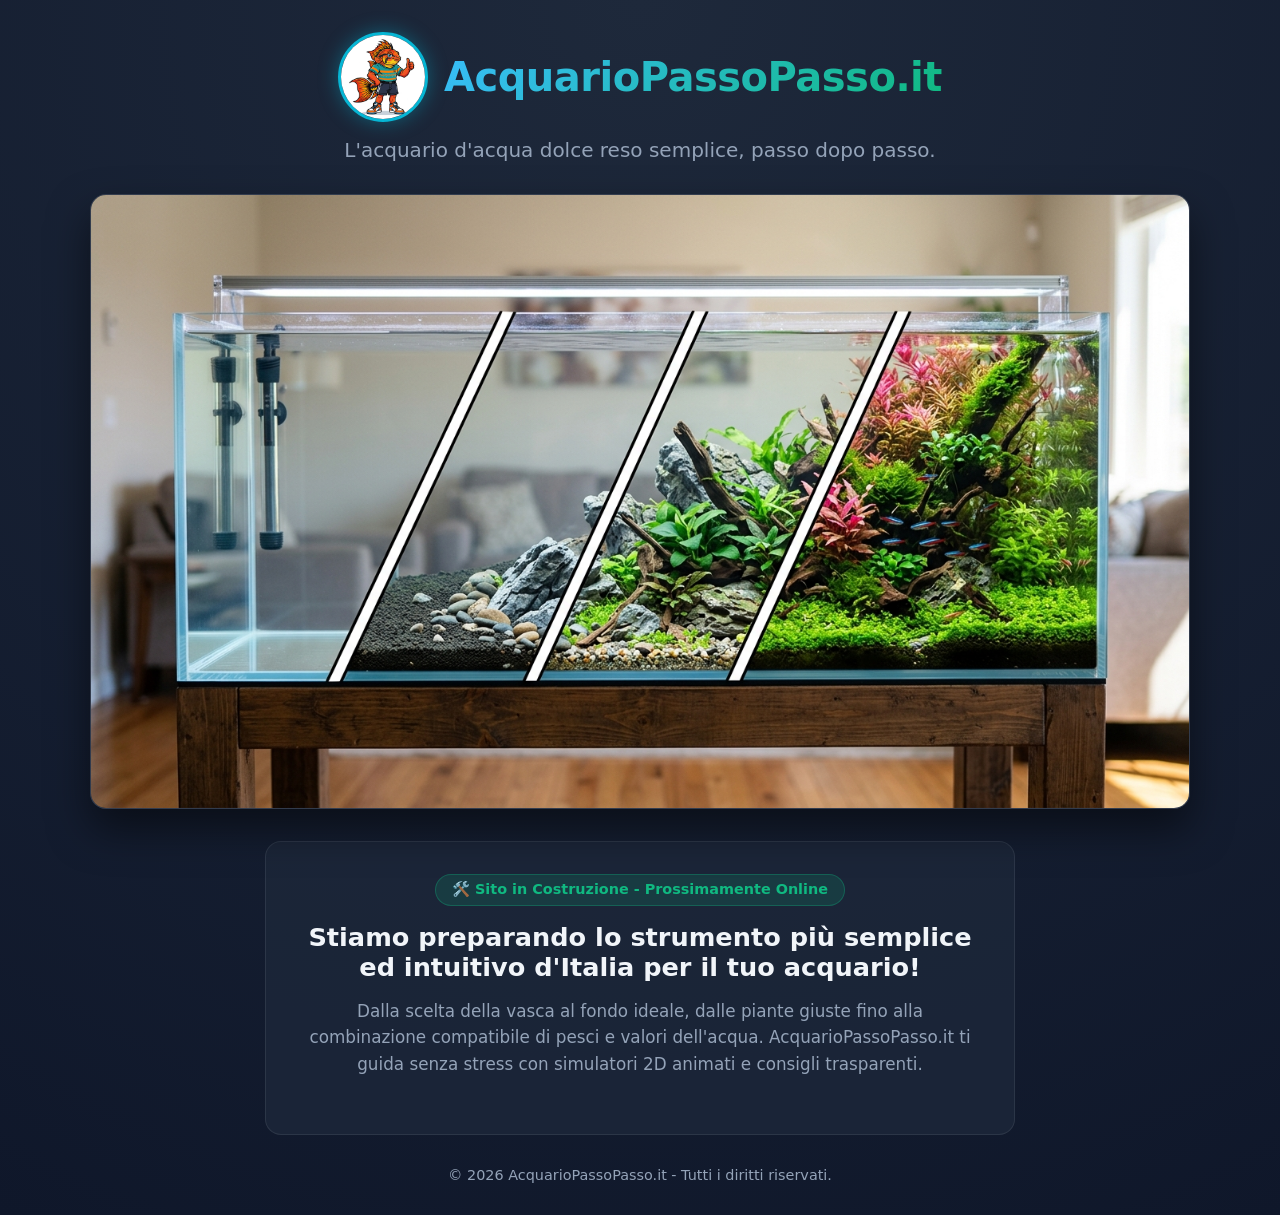
==== index_coming_soon.html @ c5d85006 "Add files via upload" ====
<!DOCTYPE html>
<html lang="it">
<head>
  <meta charset="UTF-8">
  <meta name="viewport" content="width=device-width, initial-scale=1.0">
  <title>AcquarioPassoPasso.it - Il tuo acquario d'acqua dolce semplice, passo dopo passo</title>
  <style>
    :root {
      --bg-dark: #0f172a;
      --card-bg: rgba(30, 41, 59, 0.75);
      --accent-green: #10b981;
      --accent-teal: #06b6d4;
      --accent-orange: #f97316;
      --text-main: #f8fafc;
      --text-muted: #94a3b8;
    }
    * { box-sizing: border-box; margin: 0; padding: 0; font-family: 'Segoe UI', system-ui, -apple-system, sans-serif; }
    body {
      background: radial-gradient(circle at top center, #1e293b 0%, #0f172a 100%);
      color: var(--text-main);
      min-height: 100vh;
      display: flex;
      flex-direction: column;
      align-items: center;
      justify-content: space-between;
      padding: 2rem 1rem;
    }
    header {
      text-align: center;
      margin-bottom: 2rem;
    }
    .brand-logo-container {
      display: flex;
      align-items: center;
      justify-content: center;
      gap: 1rem;
      margin-bottom: 1rem;
    }
    .mascot-img {
      width: 90px;
      height: 90px;
      border-radius: 50%;
      object-fit: cover;
      box-shadow: 0 0 20px rgba(6, 182, 212, 0.4);
      border: 3px solid var(--accent-teal);
    }
    h1 {
      font-size: 2.5rem;
      background: linear-gradient(135deg, #38bdf8 0%, #10b981 100%);
      -webkit-background-clip: text;
      -webkit-text-fill-color: transparent;
      font-weight: 800;
      letter-spacing: -0.5px;
    }
    p.tagline {
      font-size: 1.25rem;
      color: var(--text-muted);
      margin-top: 0.5rem;
    }
    .hero-banner-container {
      width: 100%;
      max-width: 1100px;
      background: var(--card-bg);
      border: 1px solid rgba(255, 255, 255, 0.1);
      border-radius: 16px;
      overflow: hidden;
      box-shadow: 0 20px 40px rgba(0,0,0,0.5);
      backdrop-filter: blur(10px);
      margin-bottom: 2rem;
    }
    .hero-banner-img {
      width: 100%;
      height: auto;
      display: block;
    }
    .content-box {
      max-width: 750px;
      text-align: center;
      background: var(--card-bg);
      padding: 2rem;
      border-radius: 16px;
      border: 1px solid rgba(255, 255, 255, 0.08);
      margin-bottom: 2rem;
    }
    .content-box h2 {
      font-size: 1.6rem;
      color: #f1f5f9;
      margin-bottom: 1rem;
    }
    .content-box p {
      color: var(--text-muted);
      line-height: 1.6;
      margin-bottom: 1.5rem;
      font-size: 1.05rem;
    }
    .badge-pill {
      display: inline-block;
      background: rgba(16, 185, 129, 0.15);
      color: var(--accent-green);
      padding: 0.4rem 1rem;
      border-radius: 50px;
      font-size: 0.9rem;
      font-weight: 600;
      border: 1px solid rgba(16, 185, 129, 0.3);
      margin-bottom: 1rem;
    }
    footer {
      color: var(--text-muted);
      font-size: 0.9rem;
      text-align: center;
    }
  </style>
</head>
<body>
  <header>
    <div class="brand-logo-container">
      <img class="mascot-img" src="assets/mascot_logo.jpg" alt="Mascotte Apistogramma Cacatuoides">
      <h1>AcquarioPassoPasso.it</h1>
    </div>
    <p class="tagline">L'acquario d'acqua dolce reso semplice, passo dopo passo.</p>
  </header>

  <main class="hero-banner-container">
    <img class="hero-banner-img" src="assets/homepage_hero_timeline.jpg" alt="Evoluzione in 4 fasi dell'acquario">
  </main>

  <div class="content-box">
    <span class="badge-pill">🛠️ Sito in Costruzione - Prossimamente Online</span>
    <h2>Stiamo preparando lo strumento più semplice ed intuitivo d'Italia per il tuo acquario!</h2>
    <p>
      Dalla scelta della vasca al fondo ideale, dalle piante giuste fino alla combinazione compatibile di pesci e valori dell'acqua. 
      AcquarioPassoPasso.it ti guida senza stress con simulatori 2D animati e consigli trasparenti.
    </p>
  </div>

  <footer>
    &copy; 2026 AcquarioPassoPasso.it - Tutti i diritti riservati.
  </footer>
</body>
</html>
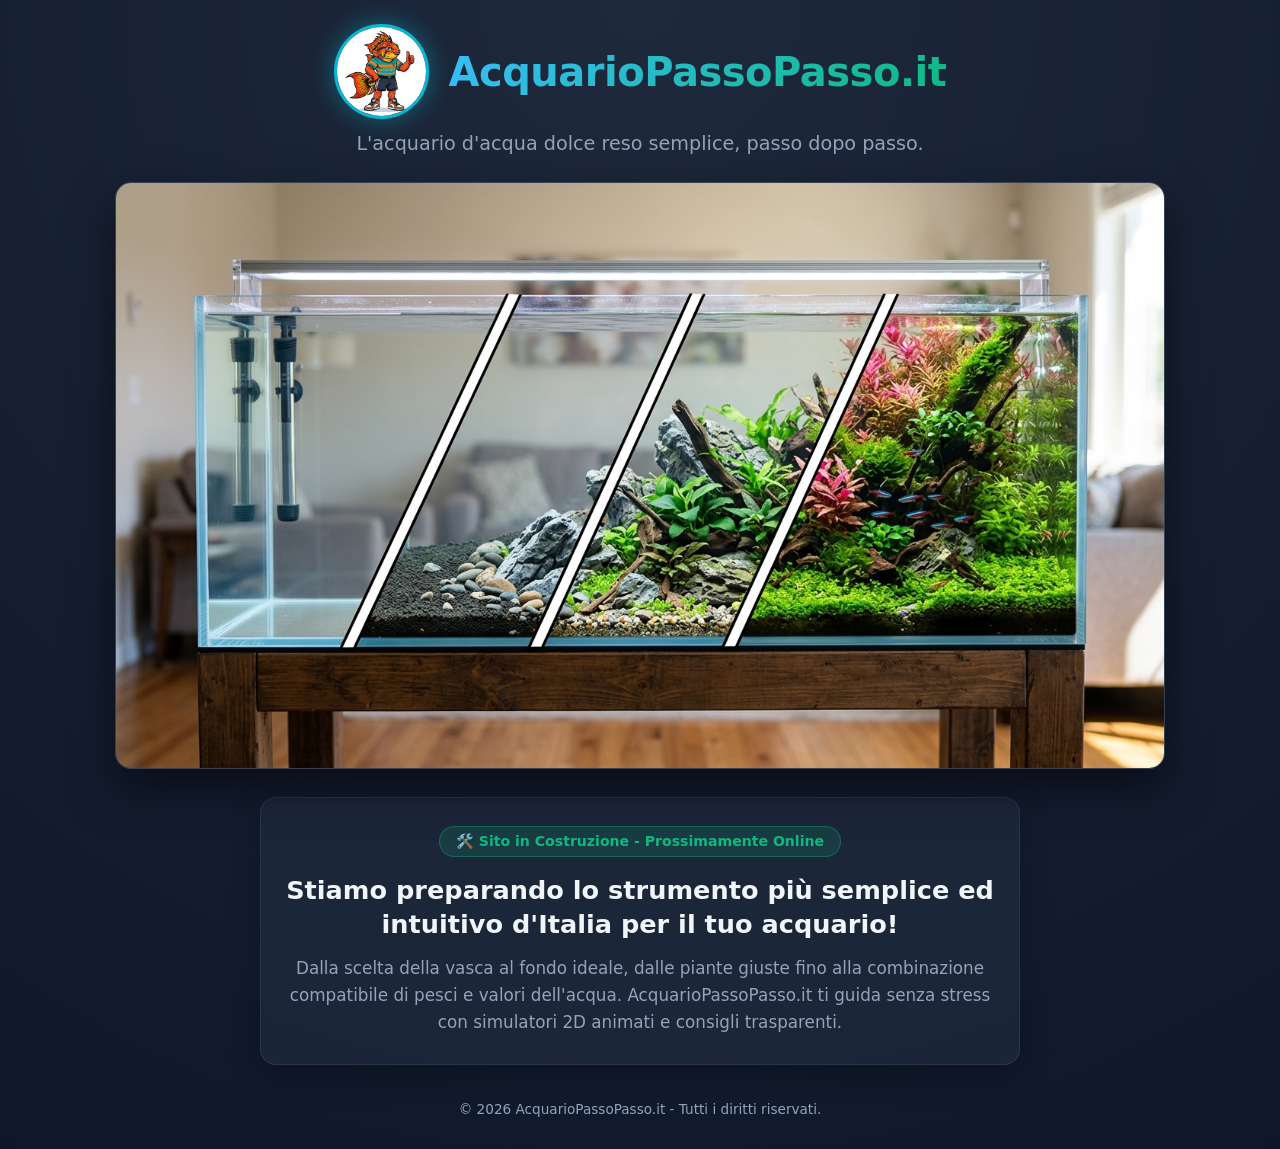
==== commit 8c758f7c: "Update mobile responsive layout, badge mascot logo and V6 hero banner: index_coming_soon.html" ====
--- a/index_coming_soon.html
+++ b/index_coming_soon.html
@@ -3,18 +3,23 @@
 <head>
   <meta charset="UTF-8">
   <meta name="viewport" content="width=device-width, initial-scale=1.0">
-  <title>AcquarioPassoPasso.it - Il tuo acquario d'acqua dolce semplice, passo dopo passo</title>
+  <title>AcquarioPassoPasso.it - L'acquario d'acqua dolce semplice, passo dopo passo</title>
   <style>
     :root {
       --bg-dark: #0f172a;
-      --card-bg: rgba(30, 41, 59, 0.75);
+      --card-bg: rgba(30, 41, 59, 0.85);
       --accent-green: #10b981;
       --accent-teal: #06b6d4;
       --accent-orange: #f97316;
       --text-main: #f8fafc;
       --text-muted: #94a3b8;
     }
-    * { box-sizing: border-box; margin: 0; padding: 0; font-family: 'Segoe UI', system-ui, -apple-system, sans-serif; }
+    * { 
+      box-sizing: border-box; 
+      margin: 0; 
+      padding: 0; 
+      font-family: 'Segoe UI', system-ui, -apple-system, sans-serif; 
+    }
     body {
       background: radial-gradient(circle at top center, #1e293b 0%, #0f172a 100%);
       color: var(--text-main);
@@ -23,50 +28,60 @@
       flex-direction: column;
       align-items: center;
       justify-content: space-between;
-      padding: 2rem 1rem;
+      padding: 1.5rem 1rem;
+      overflow-x: hidden;
     }
     header {
       text-align: center;
-      margin-bottom: 2rem;
+      margin-bottom: 1.5rem;
+      width: 100%;
+      max-width: 900px;
     }
     .brand-logo-container {
       display: flex;
+      flex-direction: row;
       align-items: center;
       justify-content: center;
-      gap: 1rem;
-      margin-bottom: 1rem;
+      gap: 1.25rem;
+      margin-bottom: 0.75rem;
+      flex-wrap: wrap;
     }
     .mascot-img {
-      width: 90px;
-      height: 90px;
+      width: 95px;
+      height: 95px;
       border-radius: 50%;
       object-fit: cover;
-      box-shadow: 0 0 20px rgba(6, 182, 212, 0.4);
+      box-shadow: 0 0 25px rgba(6, 182, 212, 0.45);
       border: 3px solid var(--accent-teal);
+      flex-shrink: 0;
+      background: #0f172a;
     }
     h1 {
-      font-size: 2.5rem;
+      font-size: clamp(1.75rem, 5vw, 2.5rem);
       background: linear-gradient(135deg, #38bdf8 0%, #10b981 100%);
       -webkit-background-clip: text;
       -webkit-text-fill-color: transparent;
       font-weight: 800;
       letter-spacing: -0.5px;
+      line-height: 1.2;
+      text-align: center;
     }
     p.tagline {
-      font-size: 1.25rem;
+      font-size: clamp(0.95rem, 3.5vw, 1.2rem);
       color: var(--text-muted);
-      margin-top: 0.5rem;
+      margin-top: 0.4rem;
+      line-height: 1.4;
     }
     .hero-banner-container {
       width: 100%;
-      max-width: 1100px;
+      max-width: 1050px;
       background: var(--card-bg);
-      border: 1px solid rgba(255, 255, 255, 0.1);
+      border: 1px solid rgba(255, 255, 255, 0.12);
       border-radius: 16px;
       overflow: hidden;
-      box-shadow: 0 20px 40px rgba(0,0,0,0.5);
+      box-shadow: 0 20px 45px rgba(0,0,0,0.55);
       backdrop-filter: blur(10px);
-      margin-bottom: 2rem;
+      margin-bottom: 1.75rem;
     }
     .hero-banner-img {
       width: 100%;
@@ -74,24 +89,26 @@
       display: block;
     }
     .content-box {
-      max-width: 750px;
+      max-width: 760px;
+      width: 100%;
       text-align: center;
       background: var(--card-bg);
-      padding: 2rem;
+      padding: 1.75rem 1.25rem;
       border-radius: 16px;
       border: 1px solid rgba(255, 255, 255, 0.08);
-      margin-bottom: 2rem;
+      margin-bottom: 1.75rem;
+      box-shadow: 0 10px 30px rgba(0,0,0,0.3);
     }
     .content-box h2 {
-      font-size: 1.6rem;
+      font-size: clamp(1.25rem, 4vw, 1.6rem);
       color: #f1f5f9;
-      margin-bottom: 1rem;
+      margin-bottom: 0.85rem;
+      line-height: 1.35;
     }
     .content-box p {
       color: var(--text-muted);
       line-height: 1.6;
-      margin-bottom: 1.5rem;
-      font-size: 1.05rem;
+      font-size: clamp(0.95rem, 3vw, 1.05rem);
     }
     .badge-pill {
       display: inline-block;
@@ -99,15 +116,37 @@
       color: var(--accent-green);
       padding: 0.4rem 1rem;
       border-radius: 50px;
-      font-size: 0.9rem;
+      font-size: 0.88rem;
       font-weight: 600;
-      border: 1px solid rgba(16, 185, 129, 0.3);
+      border: 1px solid rgba(16, 185, 129, 0.35);
       margin-bottom: 1rem;
     }
     footer {
       color: var(--text-muted);
-      font-size: 0.9rem;
+      font-size: 0.85rem;
       text-align: center;
+      padding: 0.5rem 0;
+    }
+
+    /* Mobile optimization */
+    @media (max-width: 640px) {
+      body {
+        padding: 1.25rem 0.75rem;
+      }
+      .brand-logo-container {
+        flex-direction: column;
+        gap: 0.75rem;
+      }
+      .mascot-img {
+        width: 85px;
+        height: 85px;
+      }
+      .hero-banner-container {
+        border-radius: 12px;
+      }
+      .content-box {
+        padding: 1.5rem 1rem;
+      }
     }
   </style>
 </head>
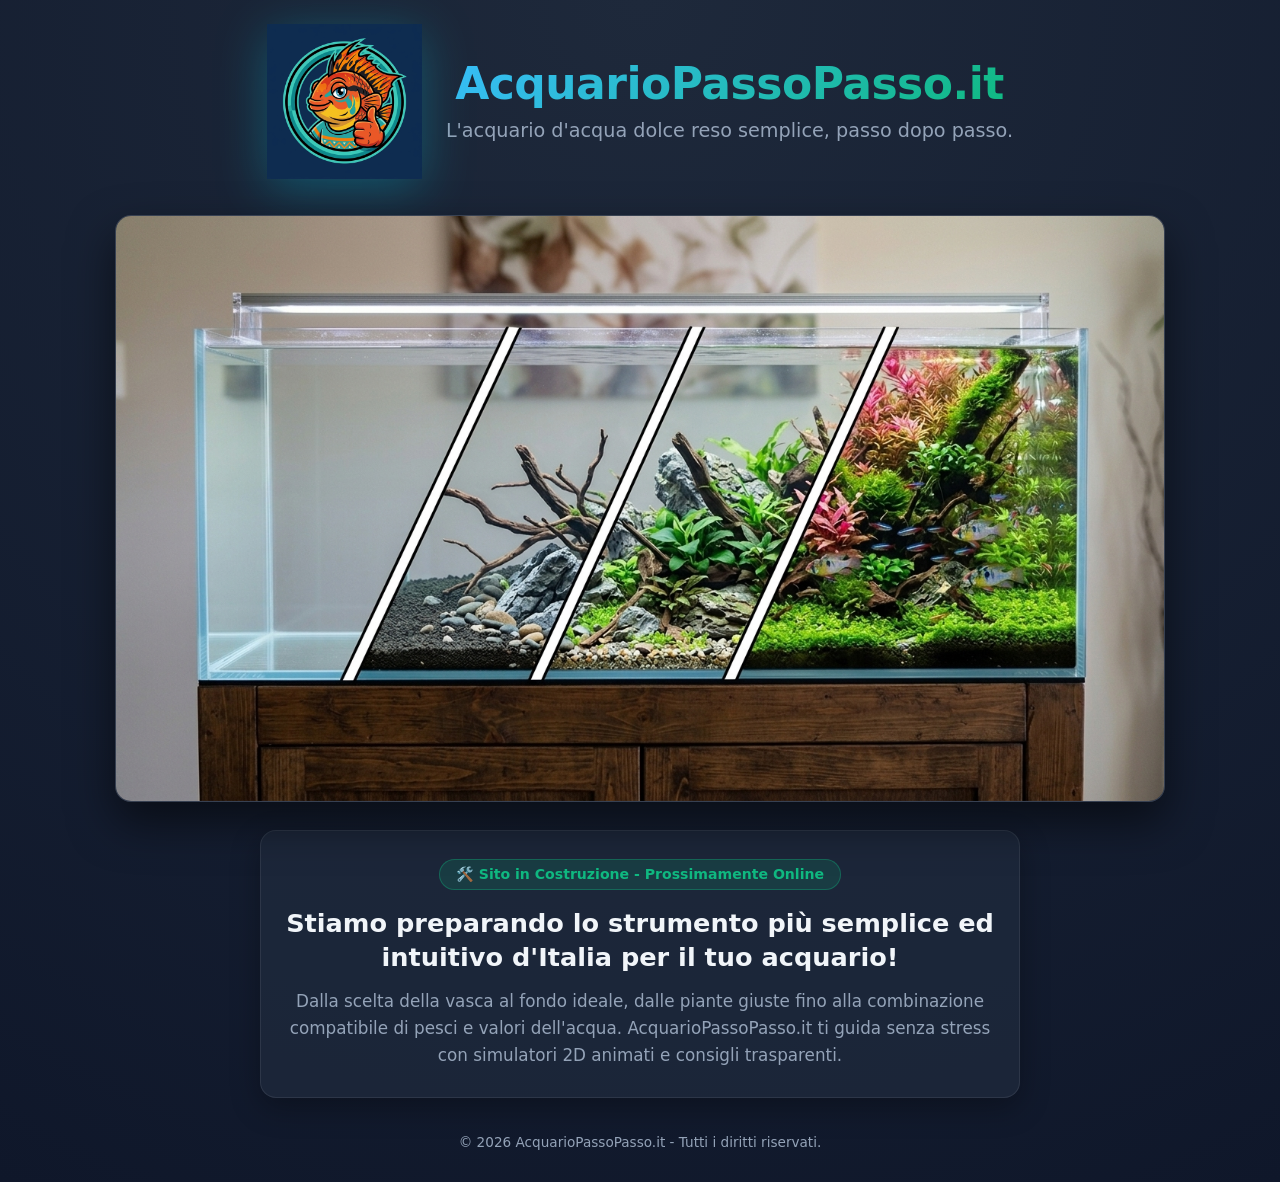
==== commit a3bb5d51: "Update homepage banner V7 and enlarge mascot badge logo: index_coming_soon.html" ====
--- a/index_coming_soon.html
+++ b/index_coming_soon.html
@@ -42,22 +42,29 @@
       flex-direction: row;
       align-items: center;
       justify-content: center;
-      gap: 1.25rem;
+      gap: 1.5rem;
       margin-bottom: 0.75rem;
       flex-wrap: wrap;
     }
     .mascot-img {
-      width: 95px;
-      height: 95px;
-      border-radius: 50%;
-      object-fit: cover;
-      box-shadow: 0 0 25px rgba(6, 182, 212, 0.45);
-      border: 3px solid var(--accent-teal);
+      width: clamp(120px, 15vw, 155px);
+      height: auto;
+      aspect-ratio: 1/1;
+      object-fit: contain;
+      filter: drop-shadow(0 10px 25px rgba(6, 182, 212, 0.35));
+      border: none;
+      border-radius: 0;
+      background: transparent;
       flex-shrink: 0;
-      background: #0f172a;
+    }
+    .brand-text-container {
+      display: flex;
+      flex-direction: column;
+      align-items: center;
+      justify-content: center;
     }
     h1 {
-      font-size: clamp(1.75rem, 5vw, 2.5rem);
+      font-size: clamp(1.85rem, 5.5vw, 2.75rem);
       background: linear-gradient(135deg, #38bdf8 0%, #10b981 100%);
       -webkit-background-clip: text;
       -webkit-text-fill-color: transparent;
@@ -71,6 +78,7 @@
       color: var(--text-muted);
       margin-top: 0.4rem;
       line-height: 1.4;
+      text-align: center;
     }
     .hero-banner-container {
       width: 100%;
@@ -135,11 +143,10 @@
       }
       .brand-logo-container {
         flex-direction: column;
-        gap: 0.75rem;
+        gap: 0.85rem;
       }
       .mascot-img {
-        width: 85px;
-        height: 85px;
+        width: 125px;
       }
       .hero-banner-container {
         border-radius: 12px;
@@ -154,9 +161,11 @@
   <header>
     <div class="brand-logo-container">
       <img class="mascot-img" src="assets/mascot_logo.jpg" alt="Mascotte Apistogramma Cacatuoides">
-      <h1>AcquarioPassoPasso.it</h1>
+      <div class="brand-text-container">
+        <h1>AcquarioPassoPasso.it</h1>
+        <p class="tagline">L'acquario d'acqua dolce reso semplice, passo dopo passo.</p>
+      </div>
     </div>
-    <p class="tagline">L'acquario d'acqua dolce reso semplice, passo dopo passo.</p>
   </header>
 
   <main class="hero-banner-container">
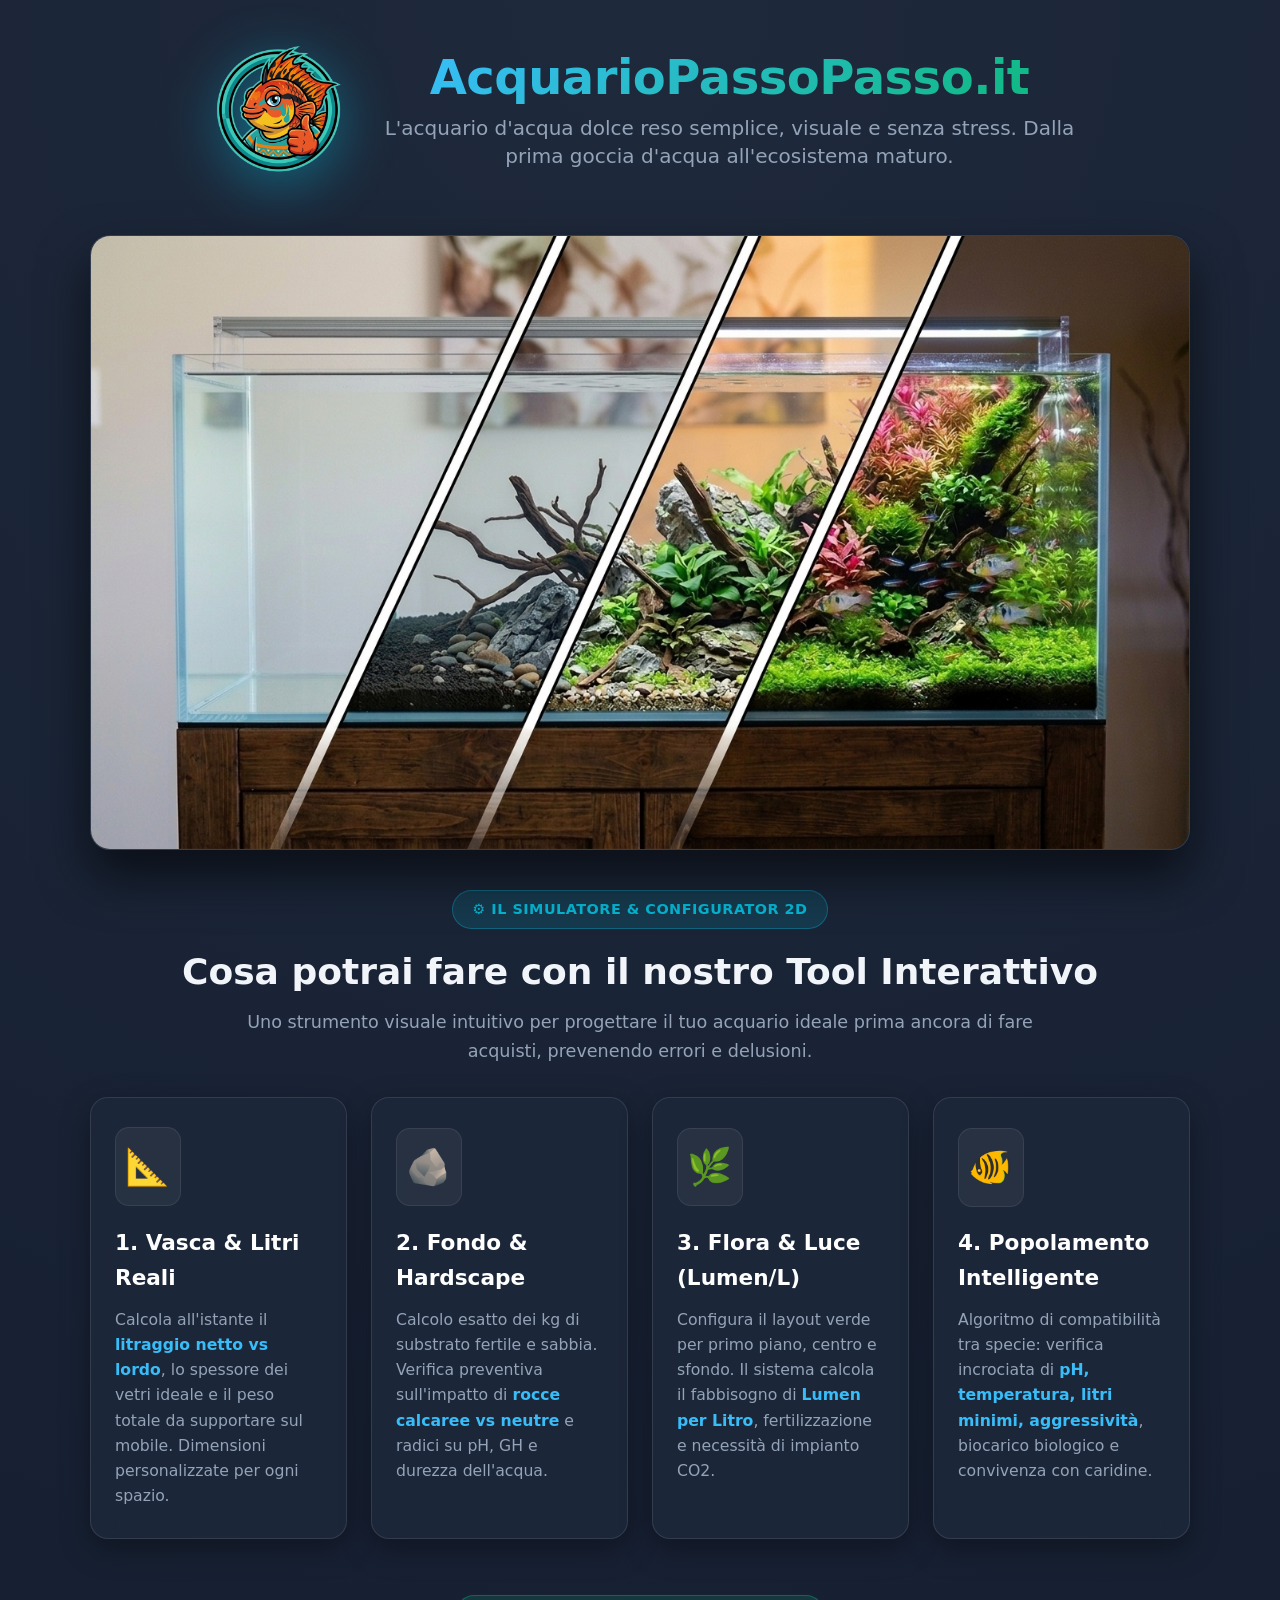
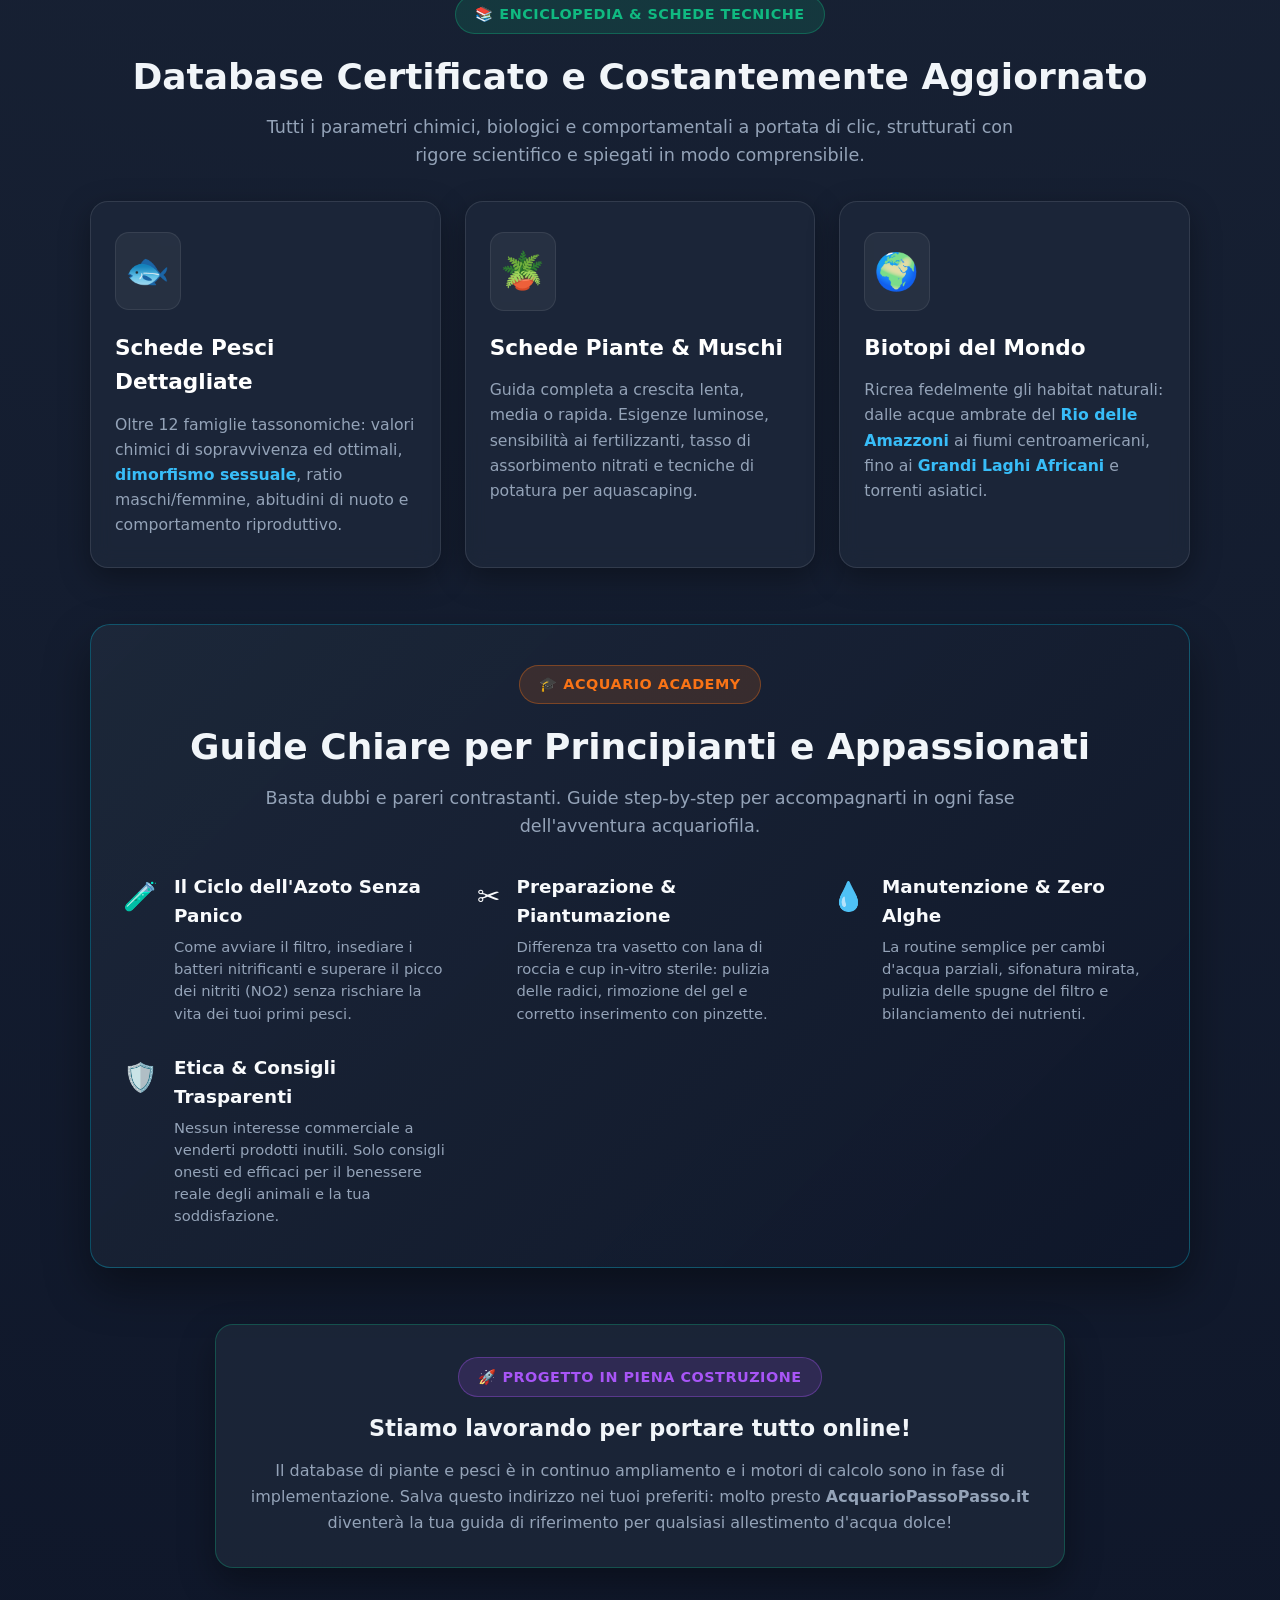
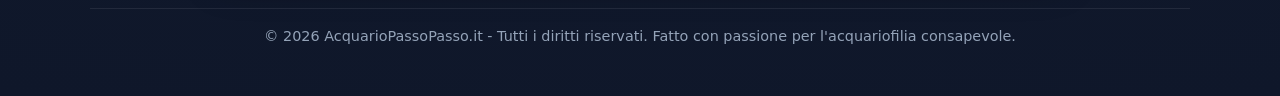
==== commit 6b04f8a0: "Add comprehensive project overview, simulator features, academy and encyclopaedia sections: index_co" ====
--- a/index_coming_soon.html
+++ b/index_coming_soon.html
@@ -3,16 +3,21 @@
 <head>
   <meta charset="UTF-8">
   <meta name="viewport" content="width=device-width, initial-scale=1.0">
-  <title>AcquarioPassoPasso.it - L'acquario d'acqua dolce semplice, passo dopo passo</title>
+  <title>AcquarioPassoPasso.it - La Guida & Simulatore per il tuo Acquario d'Acqua Dolce</title>
   <style>
     :root {
       --bg-dark: #0f172a;
-      --card-bg: rgba(30, 41, 59, 0.85);
+      --bg-card: rgba(30, 41, 59, 0.75);
+      --bg-card-hover: rgba(30, 41, 59, 0.95);
       --accent-green: #10b981;
       --accent-teal: #06b6d4;
+      --accent-blue: #38bdf8;
       --accent-orange: #f97316;
+      --accent-purple: #a855f7;
       --text-main: #f8fafc;
       --text-muted: #94a3b8;
+      --border-light: rgba(255, 255, 255, 0.1);
+      --border-accent: rgba(6, 182, 212, 0.35);
     }
     * { 
       box-sizing: border-box; 
@@ -27,15 +32,21 @@
       display: flex;
       flex-direction: column;
       align-items: center;
-      justify-content: space-between;
-      padding: 1.5rem 1rem;
+      padding: 2rem 1.25rem;
       overflow-x: hidden;
+      line-height: 1.6;
+    }
+    .main-container {
+      width: 100%;
+      max-width: 1100px;
+      display: flex;
+      flex-direction: column;
+      align-items: center;
     }
     header {
       text-align: center;
-      margin-bottom: 1.5rem;
-      width: 100%;
-      max-width: 900px;
+      margin-bottom: 2rem;
+      width: 100%;
     }
     .brand-logo-container {
       display: flex;
@@ -43,7 +54,7 @@
       align-items: center;
       justify-content: center;
       gap: 1.5rem;
-      margin-bottom: 0.75rem;
+      margin-bottom: 1rem;
       flex-wrap: wrap;
     }
     .mascot-img {
@@ -51,11 +62,15 @@
       height: auto;
       aspect-ratio: 1/1;
       object-fit: contain;
-      filter: drop-shadow(0 10px 25px rgba(6, 182, 212, 0.35));
+      filter: drop-shadow(0 12px 28px rgba(6, 182, 212, 0.45));
       border: none;
       border-radius: 0;
       background: transparent;
       flex-shrink: 0;
+      transition: transform 0.3s ease;
+    }
+    .mascot-img:hover {
+      transform: scale(1.05) rotate(2deg);
     }
     .brand-text-container {
       display: flex;
@@ -64,7 +79,7 @@
       justify-content: center;
     }
     h1 {
-      font-size: clamp(1.85rem, 5.5vw, 2.75rem);
+      font-size: clamp(2rem, 5.5vw, 3rem);
       background: linear-gradient(135deg, #38bdf8 0%, #10b981 100%);
       -webkit-background-clip: text;
       -webkit-text-fill-color: transparent;
@@ -74,72 +89,226 @@
       text-align: center;
     }
     p.tagline {
-      font-size: clamp(0.95rem, 3.5vw, 1.2rem);
-      color: var(--text-muted);
-      margin-top: 0.4rem;
+      font-size: clamp(1rem, 3.5vw, 1.25rem);
+      color: var(--text-muted);
+      margin-top: 0.5rem;
       line-height: 1.4;
       text-align: center;
-    }
+      max-width: 700px;
+    }
+
+    /* Hero Banner */
     .hero-banner-container {
       width: 100%;
-      max-width: 1050px;
-      background: var(--card-bg);
-      border: 1px solid rgba(255, 255, 255, 0.12);
-      border-radius: 16px;
+      background: var(--bg-card);
+      border: 1px solid var(--border-light);
+      border-radius: 20px;
       overflow: hidden;
-      box-shadow: 0 20px 45px rgba(0,0,0,0.55);
-      backdrop-filter: blur(10px);
-      margin-bottom: 1.75rem;
+      box-shadow: 0 25px 50px rgba(0,0,0,0.6);
+      backdrop-filter: blur(12px);
+      margin-bottom: 2.5rem;
+      transition: border-color 0.3s ease;
+    }
+    .hero-banner-container:hover {
+      border-color: var(--border-accent);
     }
     .hero-banner-img {
       width: 100%;
       height: auto;
       display: block;
     }
-    .content-box {
-      max-width: 760px;
-      width: 100%;
-      text-align: center;
-      background: var(--card-bg);
-      padding: 1.75rem 1.25rem;
-      border-radius: 16px;
-      border: 1px solid rgba(255, 255, 255, 0.08);
-      margin-bottom: 1.75rem;
-      box-shadow: 0 10px 30px rgba(0,0,0,0.3);
-    }
-    .content-box h2 {
-      font-size: clamp(1.25rem, 4vw, 1.6rem);
-      color: #f1f5f9;
-      margin-bottom: 0.85rem;
-      line-height: 1.35;
-    }
-    .content-box p {
-      color: var(--text-muted);
-      line-height: 1.6;
-      font-size: clamp(0.95rem, 3vw, 1.05rem);
+
+    /* Section styling */
+    .section-title-wrap {
+      text-align: center;
+      margin-bottom: 2rem;
+      width: 100%;
     }
     .badge-pill {
       display: inline-block;
       background: rgba(16, 185, 129, 0.15);
       color: var(--accent-green);
-      padding: 0.4rem 1rem;
+      padding: 0.45rem 1.2rem;
       border-radius: 50px;
-      font-size: 0.88rem;
+      font-size: 0.9rem;
+      font-weight: 700;
+      border: 1px solid rgba(16, 185, 129, 0.35);
+      margin-bottom: 0.85rem;
+      letter-spacing: 0.5px;
+      text-transform: uppercase;
+    }
+    .badge-pill.orange {
+      background: rgba(249, 115, 22, 0.15);
+      color: var(--accent-orange);
+      border-color: rgba(249, 115, 22, 0.35);
+    }
+    .badge-pill.teal {
+      background: rgba(6, 182, 212, 0.15);
+      color: var(--accent-teal);
+      border-color: rgba(6, 182, 212, 0.35);
+    }
+    .badge-pill.purple {
+      background: rgba(168, 85, 247, 0.15);
+      color: var(--accent-purple);
+      border-color: rgba(168, 85, 247, 0.35);
+    }
+    h2.section-title {
+      font-size: clamp(1.6rem, 4vw, 2.25rem);
+      color: #f1f5f9;
+      font-weight: 800;
+      margin-bottom: 0.5rem;
+    }
+    p.section-subtitle {
+      color: var(--text-muted);
+      font-size: clamp(0.95rem, 2.5vw, 1.1rem);
+      max-width: 800px;
+      margin: 0 auto;
+    }
+
+    /* Feature Grid */
+    .features-grid {
+      display: grid;
+      grid-template-columns: repeat(auto-fit, minmax(250px, 1fr));
+      gap: 1.5rem;
+      width: 100%;
+      margin-bottom: 3.5rem;
+    }
+    .feature-card {
+      background: var(--bg-card);
+      border: 1px solid var(--border-light);
+      padding: 1.85rem 1.5rem;
+      border-radius: 18px;
+      box-shadow: 0 10px 30px rgba(0,0,0,0.35);
+      backdrop-filter: blur(10px);
+      transition: all 0.3s cubic-bezier(0.4, 0, 0.2, 1);
+      display: flex;
+      flex-direction: column;
+      position: relative;
+      overflow: hidden;
+    }
+    .feature-card::before {
+      content: '';
+      position: absolute;
+      top: 0;
+      left: 0;
+      right: 0;
+      height: 3px;
+      background: linear-gradient(90deg, var(--accent-teal), var(--accent-green));
+      opacity: 0;
+      transition: opacity 0.3s ease;
+    }
+    .feature-card:hover {
+      background: var(--bg-card-hover);
+      transform: translateY(-5px);
+      border-color: var(--border-accent);
+      box-shadow: 0 15px 40px rgba(6, 182, 212, 0.15);
+    }
+    .feature-card:hover::before {
+      opacity: 1;
+    }
+    .feature-icon {
+      font-size: 2.25rem;
+      margin-bottom: 1.25rem;
+      display: inline-block;
+      width: fit-content;
+      padding: 0.6rem;
+      background: rgba(255, 255, 255, 0.05);
+      border-radius: 14px;
+      border: 1px solid rgba(255, 255, 255, 0.08);
+    }
+    .feature-card h3 {
+      font-size: 1.35rem;
+      color: #ffffff;
+      margin-bottom: 0.75rem;
+      font-weight: 700;
+    }
+    .feature-card p {
+      color: var(--text-muted);
+      font-size: 0.98rem;
+      line-height: 1.6;
+    }
+    .feature-card .highlight {
+      color: #38bdf8;
       font-weight: 600;
-      border: 1px solid rgba(16, 185, 129, 0.35);
-      margin-bottom: 1rem;
-    }
+    }
+
+    /* Pillars / Highlights full-width section */
+    .pillar-box {
+      width: 100%;
+      background: linear-gradient(135deg, rgba(30, 41, 59, 0.85) 0%, rgba(15, 23, 42, 0.9) 100%);
+      border: 1px solid var(--border-accent);
+      border-radius: 20px;
+      padding: 2.5rem 2rem;
+      margin-bottom: 3.5rem;
+      box-shadow: 0 20px 45px rgba(0,0,0,0.4);
+    }
+    .pillar-header {
+      text-align: center;
+      margin-bottom: 2rem;
+    }
+    .pillar-grid {
+      display: grid;
+      grid-template-columns: repeat(auto-fit, minmax(280px, 1fr));
+      gap: 1.75rem;
+    }
+    .pillar-item {
+      display: flex;
+      gap: 1rem;
+      align-items: flex-start;
+    }
+    .pillar-icon {
+      font-size: 1.75rem;
+      flex-shrink: 0;
+      margin-top: 0.2rem;
+    }
+    .pillar-content h4 {
+      font-size: 1.15rem;
+      color: #f8fafc;
+      margin-bottom: 0.35rem;
+      font-weight: 700;
+    }
+    .pillar-content p {
+      font-size: 0.92rem;
+      color: var(--text-muted);
+      line-height: 1.5;
+    }
+
+    /* Status banner footer */
+    .status-box {
+      width: 100%;
+      max-width: 850px;
+      text-align: center;
+      background: var(--bg-card);
+      padding: 2rem 1.5rem;
+      border-radius: 18px;
+      border: 1px solid rgba(16, 185, 129, 0.3);
+      box-shadow: 0 15px 35px rgba(0,0,0,0.35);
+      margin-bottom: 2.5rem;
+    }
+    .status-box h3 {
+      font-size: 1.4rem;
+      color: #f1f5f9;
+      margin-bottom: 0.75rem;
+    }
+    .status-box p {
+      color: var(--text-muted);
+      font-size: 1rem;
+      line-height: 1.6;
+    }
+
     footer {
       color: var(--text-muted);
-      font-size: 0.85rem;
-      text-align: center;
-      padding: 0.5rem 0;
-    }
-
-    /* Mobile optimization */
+      font-size: 0.9rem;
+      text-align: center;
+      padding: 1rem 0;
+      width: 100%;
+      border-top: 1px solid rgba(255, 255, 255, 0.08);
+    }
+
+    /* Responsive */
     @media (max-width: 640px) {
       body {
-        padding: 1.25rem 0.75rem;
+        padding: 1.25rem 0.85rem;
       }
       .brand-logo-container {
         flex-direction: column;
@@ -149,40 +318,156 @@
         width: 125px;
       }
       .hero-banner-container {
-        border-radius: 12px;
-      }
-      .content-box {
-        padding: 1.5rem 1rem;
+        border-radius: 14px;
+        margin-bottom: 1.75rem;
+      }
+      .pillar-box {
+        padding: 1.75rem 1.25rem;
+      }
+      .features-grid {
+        gap: 1.15rem;
+        margin-bottom: 2.5rem;
       }
     }
   </style>
 </head>
 <body>
-  <header>
-    <div class="brand-logo-container">
-      <img class="mascot-img" src="assets/mascot_logo.jpg" alt="Mascotte Apistogramma Cacatuoides">
-      <div class="brand-text-container">
-        <h1>AcquarioPassoPasso.it</h1>
-        <p class="tagline">L'acquario d'acqua dolce reso semplice, passo dopo passo.</p>
+  <div class="main-container">
+    
+    <!-- HEADER BRAND -->
+    <header>
+      <div class="brand-logo-container">
+        <img class="mascot-img" src="assets/mascot_logo.png" alt="Mascotte Apistogramma Cacatuoides">
+        <div class="brand-text-container">
+          <h1>AcquarioPassoPasso.it</h1>
+          <p class="tagline">L'acquario d'acqua dolce reso semplice, visuale e senza stress. Dalla prima goccia d'acqua all'ecosistema maturo.</p>
+        </div>
+      </div>
+    </header>
+
+    <!-- HERO BANNER TIMELINE -->
+    <main class="hero-banner-container">
+      <img class="hero-banner-img" src="assets/homepage_hero_timeline.jpg" alt="Evoluzione in 4 fasi dell'acquario: Vasca, Hardscape, Piantumazione ed Ecosistema">
+    </main>
+
+    <!-- SEZIONE 1: IL CONFIGURATORE & TOOL INTERATTIVO -->
+    <section class="section-title-wrap">
+      <span class="badge-pill teal">⚙️ Il Simulatore & Configurator 2D</span>
+      <h2 class="section-title">Cosa potrai fare con il nostro Tool Interattivo</h2>
+      <p class="section-subtitle">Uno strumento visuale intuitivo per progettare il tuo acquario ideale prima ancora di fare acquisti, prevenendo errori e delusioni.</p>
+    </section>
+
+    <div class="features-grid">
+      <div class="feature-card">
+        <div class="feature-icon">📐</div>
+        <h3>1. Vasca & Litri Reali</h3>
+        <p>Calcola all'istante il <span class="highlight">litraggio netto vs lordo</span>, lo spessore dei vetri ideale e il peso totale da supportare sul mobile. Dimensioni personalizzate per ogni spazio.</p>
+      </div>
+
+      <div class="feature-card">
+        <div class="feature-icon">🪨</div>
+        <h3>2. Fondo & Hardscape</h3>
+        <p>Calcolo esatto dei kg di substrato fertile e sabbia. Verifica preventiva sull'impatto di <span class="highlight">rocce calcaree vs neutre</span> e radici su pH, GH e durezza dell'acqua.</p>
+      </div>
+
+      <div class="feature-card">
+        <div class="feature-icon">🌿</div>
+        <h3>3. Flora & Luce (Lumen/L)</h3>
+        <p>Configura il layout verde per primo piano, centro e sfondo. Il sistema calcola il fabbisogno di <span class="highlight">Lumen per Litro</span>, fertilizzazione e necessità di impianto CO2.</p>
+      </div>
+
+      <div class="feature-card">
+        <div class="feature-icon">🐠</div>
+        <h3>4. Popolamento Intelligente</h3>
+        <p>Algoritmo di compatibilità tra specie: verifica incrociata di <span class="highlight">pH, temperatura, litri minimi, aggressività</span>, biocarico biologico e convivenza con caridine.</p>
       </div>
     </div>
-  </header>
-
-  <main class="hero-banner-container">
-    <img class="hero-banner-img" src="assets/homepage_hero_timeline.jpg" alt="Evoluzione in 4 fasi dell'acquario">
-  </main>
-
-  <div class="content-box">
-    <span class="badge-pill">🛠️ Sito in Costruzione - Prossimamente Online</span>
-    <h2>Stiamo preparando lo strumento più semplice ed intuitivo d'Italia per il tuo acquario!</h2>
-    <p>
-      Dalla scelta della vasca al fondo ideale, dalle piante giuste fino alla combinazione compatibile di pesci e valori dell'acqua. 
-      AcquarioPassoPasso.it ti guida senza stress con simulatori 2D animati e consigli trasparenti.
-    </p>
+
+    <!-- SEZIONE 2: L'ENCICLOPEDIA TECNICA & SCHEDE -->
+    <section class="section-title-wrap">
+      <span class="badge-pill green">📚 Enciclopedia & Schede Tecniche</span>
+      <h2 class="section-title">Database Certificato e Costantemente Aggiornato</h2>
+      <p class="section-subtitle">Tutti i parametri chimici, biologici e comportamentali a portata di clic, strutturati con rigore scientifico e spiegati in modo comprensibile.</p>
+    </section>
+
+    <div class="features-grid">
+      <div class="feature-card">
+        <div class="feature-icon">🐟</div>
+        <h3>Schede Pesci Dettagliate</h3>
+        <p>Oltre 12 famiglie tassonomiche: valori chimici di sopravvivenza ed ottimali, <span class="highlight">dimorfismo sessuale</span>, ratio maschi/femmine, abitudini di nuoto e comportamento riproduttivo.</p>
+      </div>
+
+      <div class="feature-card">
+        <div class="feature-icon">🪴</div>
+        <h3>Schede Piante & Muschi</h3>
+        <p>Guida completa a crescita lenta, media o rapida. Esigenze luminose, sensibilità ai fertilizzanti, tasso di assorbimento nitrati e tecniche di potatura per aquascaping.</p>
+      </div>
+
+      <div class="feature-card">
+        <div class="feature-icon">🌍</div>
+        <h3>Biotopi del Mondo</h3>
+        <p>Ricrea fedelmente gli habitat naturali: dalle acque ambrate del <span class="highlight">Rio delle Amazzoni</span> ai fiumi centroamericani, fino ai <span class="highlight">Grandi Laghi Africani</span> e torrenti asiatici.</p>
+      </div>
+    </div>
+
+    <!-- SEZIONE 3: L'ACADEMY E LE GUIDE PRATICHE -->
+    <div class="pillar-box">
+      <div class="pillar-header">
+        <span class="badge-pill orange">🎓 Acquario Academy</span>
+        <h2 class="section-title">Guide Chiare per Principianti e Appassionati</h2>
+        <p class="section-subtitle">Basta dubbi e pareri contrastanti. Guide step-by-step per accompagnarti in ogni fase dell'avventura acquariofila.</p>
+      </div>
+
+      <div class="pillar-grid">
+        <div class="pillar-item">
+          <div class="pillar-icon">🧪</div>
+          <div class="pillar-content">
+            <h4>Il Ciclo dell'Azoto Senza Panico</h4>
+            <p>Come avviare il filtro, insediare i batteri nitrificanti e superare il picco dei nitriti (NO2) senza rischiare la vita dei tuoi primi pesci.</p>
+          </div>
+        </div>
+
+        <div class="pillar-item">
+          <div class="pillar-icon">✂️</div>
+          <div class="pillar-content">
+            <h4>Preparazione & Piantumazione</h4>
+            <p>Differenza tra vasetto con lana di roccia e cup in-vitro sterile: pulizia delle radici, rimozione del gel e corretto inserimento con pinzette.</p>
+          </div>
+        </div>
+
+        <div class="pillar-item">
+          <div class="pillar-icon">💧</div>
+          <div class="pillar-content">
+            <h4>Manutenzione & Zero Alghe</h4>
+            <p>La routine semplice per cambi d'acqua parziali, sifonatura mirata, pulizia delle spugne del filtro e bilanciamento dei nutrienti.</p>
+          </div>
+        </div>
+
+        <div class="pillar-item">
+          <div class="pillar-icon">🛡️</div>
+          <div class="pillar-content">
+            <h4>Etica & Consigli Trasparenti</h4>
+            <p>Nessun interesse commerciale a venderti prodotti inutili. Solo consigli onesti ed efficaci per il benessere reale degli animali e la tua soddisfazione.</p>
+          </div>
+        </div>
+      </div>
+    </div>
+
+    <!-- BOX STATO PROGETTO / CALLOUT -->
+    <div class="status-box">
+      <span class="badge-pill purple">🚀 Progetto in Piena Costruzione</span>
+      <h3>Stiamo lavorando per portare tutto online!</h3>
+      <p>
+        Il database di piante e pesci è in continuo ampliamento e i motori di calcolo sono in fase di implementazione. 
+        Salva questo indirizzo nei tuoi preferiti: molto presto <strong>AcquarioPassoPasso.it</strong> diventerà la tua guida di riferimento per qualsiasi allestimento d'acqua dolce!
+      </p>
+    </div>
+
+    <!-- FOOTER -->
+    <footer>
+      &copy; 2026 AcquarioPassoPasso.it - Tutti i diritti riservati. Fatto con passione per l'acquariofilia consapevole.
+    </footer>
+
   </div>
-
-  <footer>
-    &copy; 2026 AcquarioPassoPasso.it - Tutti i diritti riservati.
-  </footer>
 </body>
 </html>
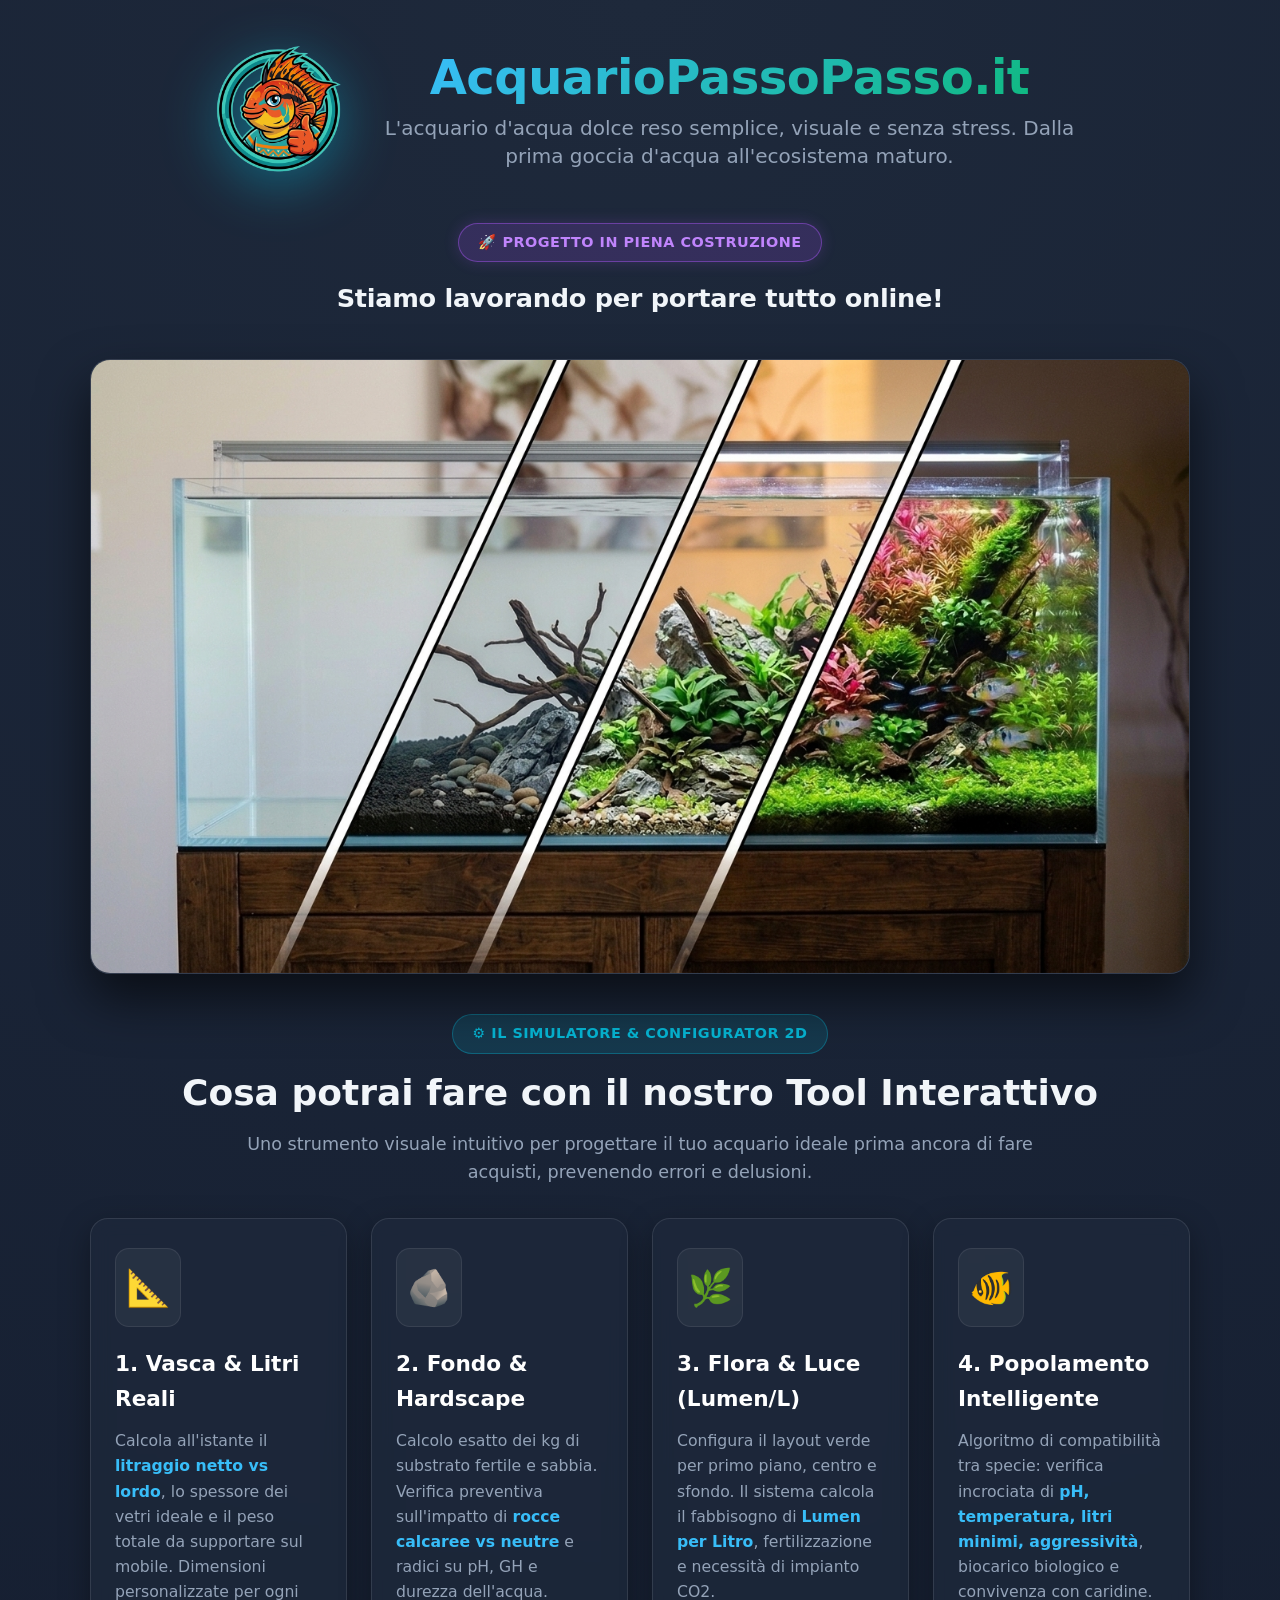
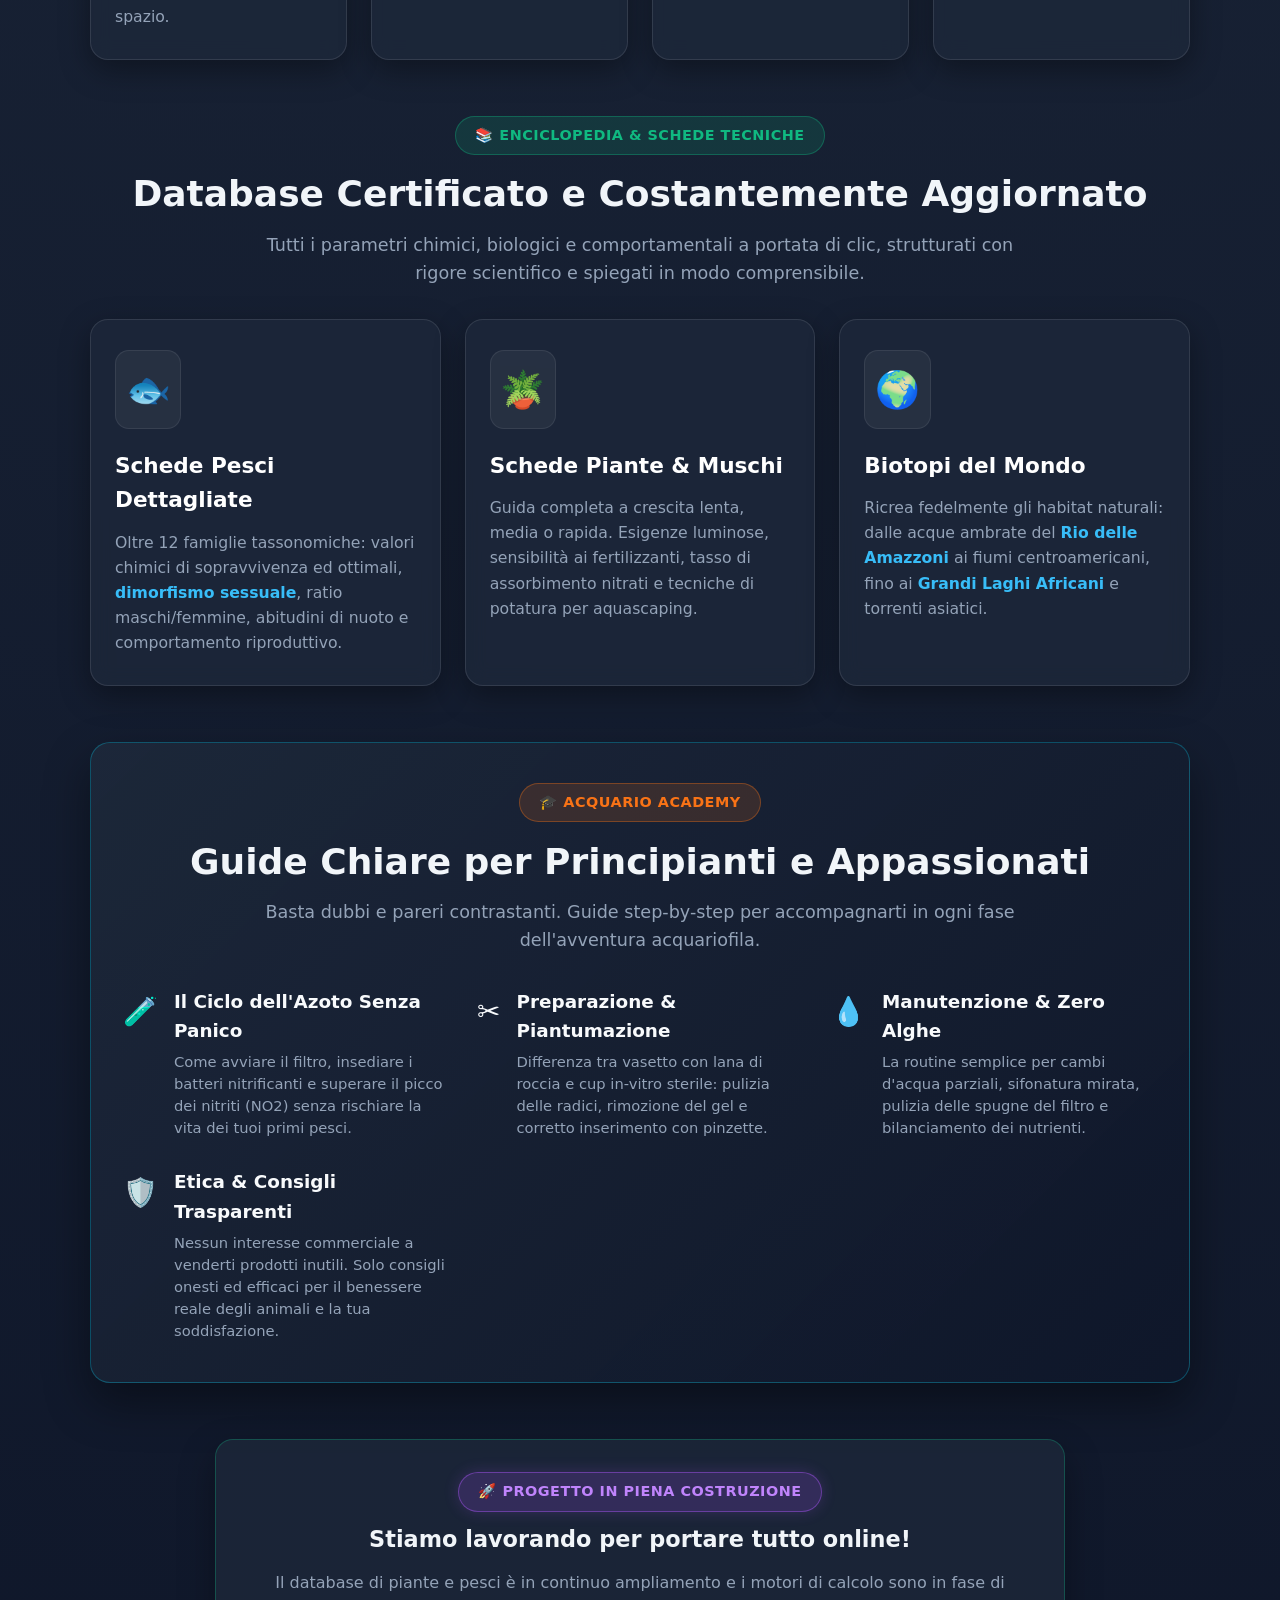
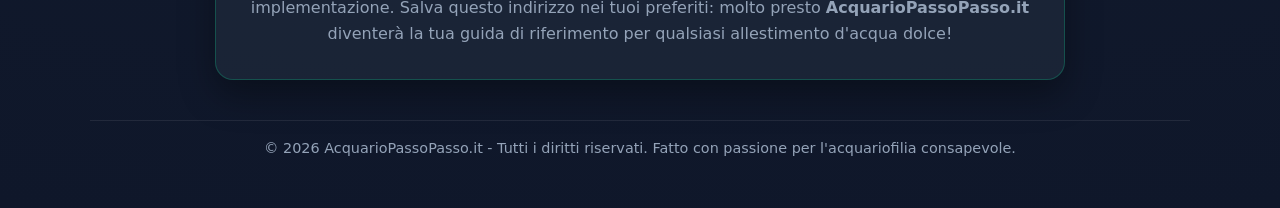
==== commit 33fe44b6: "Add top construction notice above hero banner: index_coming_soon.html" ====
--- a/index_coming_soon.html
+++ b/index_coming_soon.html
@@ -47,6 +47,9 @@
       text-align: center;
       margin-bottom: 2rem;
       width: 100%;
+      display: flex;
+      flex-direction: column;
+      align-items: center;
     }
     .brand-logo-container {
       display: flex;
@@ -54,7 +57,7 @@
       align-items: center;
       justify-content: center;
       gap: 1.5rem;
-      margin-bottom: 1rem;
+      margin-bottom: 0.75rem;
       flex-wrap: wrap;
     }
     .mascot-img {
@@ -97,6 +100,20 @@
       max-width: 700px;
     }
 
+    /* Top Notice between Header and Hero */
+    .top-status-notice {
+      margin-top: 1.5rem;
+      margin-bottom: 0.5rem;
+      text-align: center;
+    }
+    .top-status-title {
+      font-size: clamp(1.2rem, 3.5vw, 1.6rem);
+      color: #f1f5f9;
+      font-weight: 800;
+      letter-spacing: -0.3px;
+      margin-top: 0.35rem;
+    }
+
     /* Hero Banner */
     .hero-banner-container {
       width: 100%;
@@ -133,7 +150,7 @@
       font-size: 0.9rem;
       font-weight: 700;
       border: 1px solid rgba(16, 185, 129, 0.35);
-      margin-bottom: 0.85rem;
+      margin-bottom: 0.65rem;
       letter-spacing: 0.5px;
       text-transform: uppercase;
     }
@@ -148,9 +165,10 @@
       border-color: rgba(6, 182, 212, 0.35);
     }
     .badge-pill.purple {
-      background: rgba(168, 85, 247, 0.15);
-      color: var(--accent-purple);
-      border-color: rgba(168, 85, 247, 0.35);
+      background: rgba(168, 85, 247, 0.18);
+      color: #c084fc;
+      border-color: rgba(168, 85, 247, 0.45);
+      box-shadow: 0 0 15px rgba(168, 85, 247, 0.2);
     }
     h2.section-title {
       font-size: clamp(1.6rem, 4vw, 2.25rem);
@@ -316,6 +334,9 @@
       }
       .mascot-img {
         width: 125px;
+      }
+      .top-status-notice {
+        margin-top: 1.2rem;
       }
       .hero-banner-container {
         border-radius: 14px;
@@ -343,6 +364,12 @@
           <p class="tagline">L'acquario d'acqua dolce reso semplice, visuale e senza stress. Dalla prima goccia d'acqua all'ecosistema maturo.</p>
         </div>
       </div>
+
+      <!-- AVVISO STATO: TRA TITOLO E BANNER -->
+      <div class="top-status-notice">
+        <span class="badge-pill purple">🚀 PROGETTO IN PIENA COSTRUZIONE</span>
+        <h2 class="top-status-title">Stiamo lavorando per portare tutto online!</h2>
+      </div>
     </header>
 
     <!-- HERO BANNER TIMELINE -->
